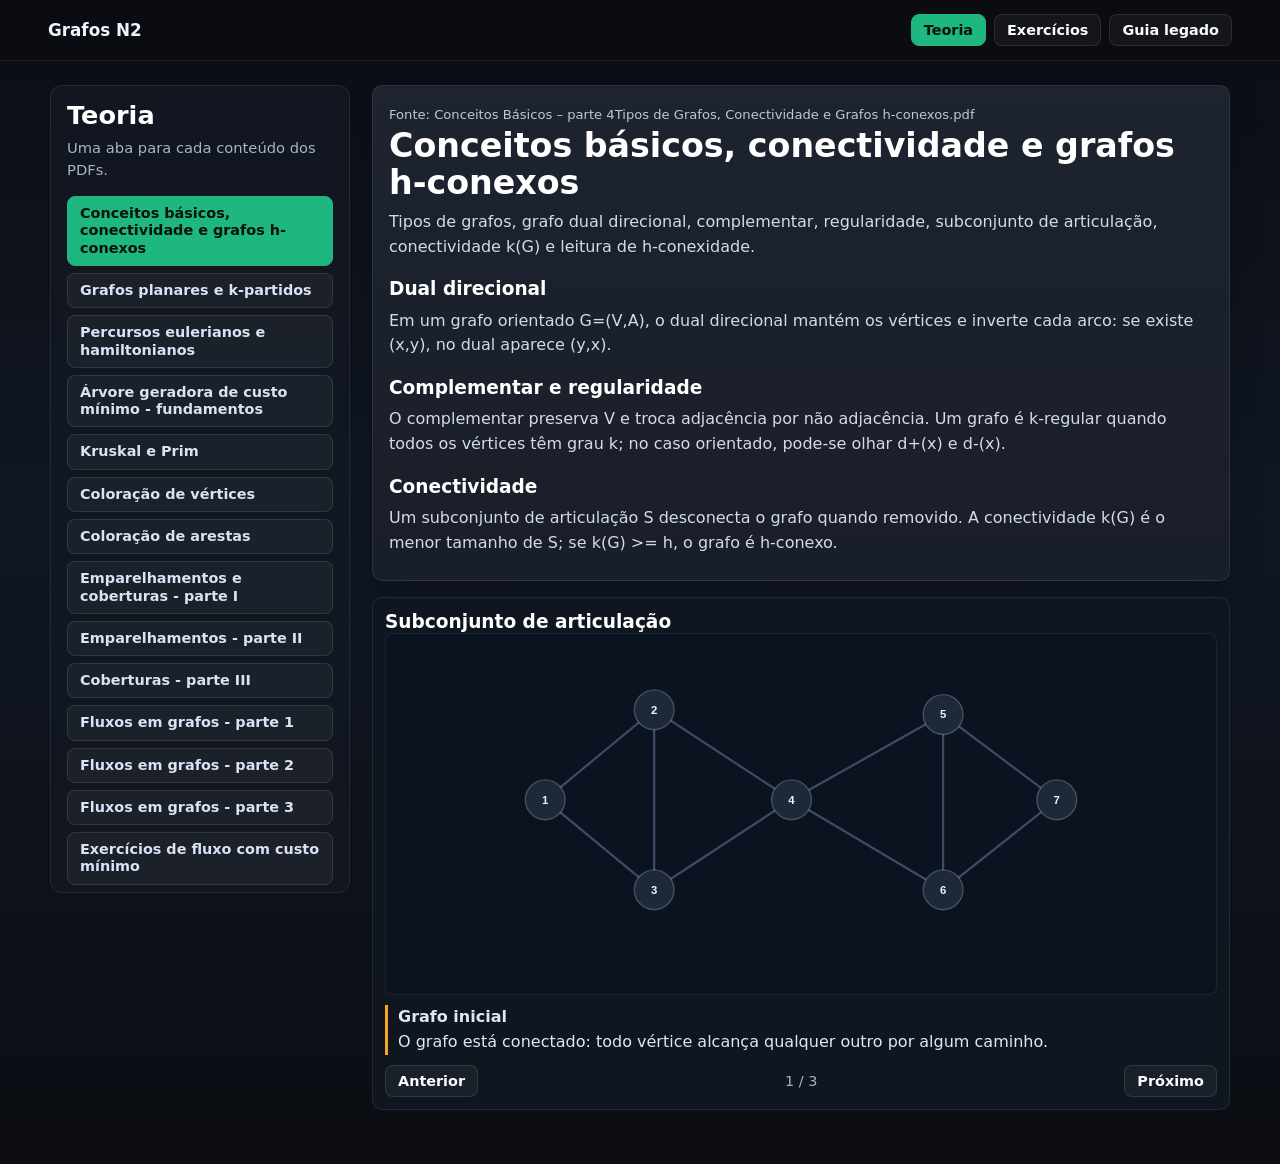
==== teoria/index.html @ 4659c88a "feat(site): build robust graph theory study site" ====
<!doctype html>
<html lang="pt-BR">
<head>
  <meta charset="utf-8" />
  <meta name="viewport" content="width=device-width, initial-scale=1" />
  <link rel="icon" href="data:," />
  <link rel="stylesheet" href="../assets/css/site.css" />
  <title>Teoria - Grafos N2</title>
</head>
<body data-view="theory">
  <header class="topbar">
    <a class="brand" href="../index.html">Grafos N2</a>
    <nav class="main-nav" aria-label="Navegação principal">
      <a class="active" href="index.html">Teoria</a>
      <a href="../exercicios/index.html">Exercícios</a>
      <a href="../teoria_grafos_n_2_guia_interativo.html">Guia legado</a>
    </nav>
  </header>

  <main class="app-layout">
    <aside class="rail">
      <h1>Teoria</h1>
      <p>Uma aba para cada conteúdo dos PDFs.</p>
      <div id="theoryTabs" class="tab-list"></div>
    </aside>
    <section id="theoryContent" class="content-stage"></section>
  </main>

  <script src="../assets/js/site-data.js"></script>
  <script src="../assets/js/site.js"></script>
</body>
</html>
---- assets/css/site.css ----
:root{
  --bg:#0b0d12;
  --bg-soft:#111722;
  --panel:#151b26;
  --panel-2:#1c2533;
  --text:#eef4ff;
  --muted:#a8b4c7;
  --line:#344256;
  --green:#1db77f;
  --blue:#4f8cff;
  --orange:#f5a524;
  --red:#ef4b4b;
  --purple:#a77cff;
  --cyan:#22c8d8;
  --shadow:0 18px 48px rgba(0,0,0,.28);
}
*{box-sizing:border-box}
html{scroll-behavior:smooth}
body{
  margin:0;
  background:linear-gradient(180deg,#0b0d12 0%,#101723 44%,#0b0d12 100%);
  color:var(--text);
  font-family:Inter,ui-sans-serif,system-ui,-apple-system,Segoe UI,Roboto,Arial,sans-serif;
  line-height:1.55;
}
a{color:inherit;text-decoration:none}
p{color:#d3dbea;margin:8px 0}
h1,h2,h3{margin:0;color:#fff;letter-spacing:0}
h1{font-size:clamp(2.2rem,4.6vw,4.9rem);line-height:1.02}
h2{font-size:clamp(1.6rem,2.6vw,2.4rem);line-height:1.12}
h3{font-size:1.16rem;line-height:1.25}
.topbar{
  position:sticky;
  z-index:20;
  top:0;
  display:flex;
  align-items:center;
  justify-content:space-between;
  gap:18px;
  padding:14px clamp(18px,4vw,48px);
  background:rgba(11,13,18,.84);
  border-bottom:1px solid rgba(255,255,255,.07);
  backdrop-filter:blur(14px);
}
.brand{font-weight:850;font-size:1.05rem}
.main-nav{display:flex;gap:8px;flex-wrap:wrap;justify-content:flex-end}
.main-nav a,.button,.tab-list button,.step-controls button{
  border:1px solid rgba(255,255,255,.1);
  background:rgba(255,255,255,.045);
  color:#f8fbff;
  border-radius:8px;
  padding:8px 12px;
  font:700 .9rem/1 Inter,system-ui,sans-serif;
  cursor:pointer;
}
.main-nav a:hover,.main-nav a.active,.button.primary,.tab-list button.active,.step-controls button:hover{
  background:var(--green);
  border-color:var(--green);
  color:#07110d;
}
main{width:min(1180px,calc(100% - 36px));margin:0 auto}
.hero{
  min-height:calc(100vh - 72px);
  display:grid;
  grid-template-columns:minmax(0,1.05fr) minmax(320px,.78fr);
  gap:34px;
  align-items:center;
  padding:56px 0;
}
.hero p{max-width:760px;font-size:1.08rem;color:#c7d3e6}
.hero-actions{display:flex;gap:10px;flex-wrap:wrap;margin-top:22px}
.button{display:inline-flex;align-items:center;justify-content:center;min-height:40px}
.hero-panel{
  border:1px solid rgba(255,255,255,.09);
  background:linear-gradient(180deg,rgba(255,255,255,.05),rgba(255,255,255,.025)),var(--panel);
  border-radius:14px;
  padding:18px;
  box-shadow:var(--shadow);
}
.network-preview{
  position:relative;
  aspect-ratio:3/2;
  border-radius:10px;
  overflow:hidden;
  background:radial-gradient(circle at 22% 24%,rgba(79,140,255,.24),transparent 28%),radial-gradient(circle at 72% 70%,rgba(29,183,127,.22),transparent 28%),#0f1520;
}
.network-preview svg{position:absolute;inset:0;width:100%;height:100%}
.network-preview path{fill:none;stroke:#5e718d;stroke-width:4;stroke-linecap:round}
.network-preview span{
  position:absolute;
  left:var(--x);
  top:var(--y);
  z-index:2;
  display:grid;
  place-items:center;
  width:36px;
  height:36px;
  transform:translate(-50%,-50%);
  border-radius:50%;
  background:#172238;
  border:2px solid #b7c7e6;
  font-weight:850;
}
.mini-stats{display:grid;grid-template-columns:repeat(3,1fr);gap:10px;margin-top:12px}
.stat{border:1px solid rgba(255,255,255,.08);background:var(--panel-2);border-radius:8px;padding:12px}
.stat strong{display:block;font-size:1.55rem}
.stat span{font-size:.82rem;color:var(--muted)}
.section-shell{padding:22px 0 48px}
.section-shell.compact{padding-top:0}
.section-heading{display:flex;justify-content:space-between;gap:20px;align-items:end;margin-bottom:18px}
.section-heading p{max-width:620px;color:var(--muted)}
.section-heading.tight{align-items:start;display:block}
.topic-grid,.animation-grid{display:grid;grid-template-columns:repeat(3,minmax(0,1fr));gap:14px}
.topic-card,.animation-card,.content-card,.exercise-card{
  border:1px solid rgba(255,255,255,.08);
  background:linear-gradient(180deg,rgba(255,255,255,.04),rgba(255,255,255,.015)),var(--panel);
  border-radius:10px;
  padding:16px;
  box-shadow:0 12px 32px rgba(0,0,0,.18);
}
.topic-card small,.source,.tag{color:#b9c8df;font-size:.82rem}
.tag{
  display:inline-flex;
  align-items:center;
  border:1px solid rgba(255,255,255,.1);
  border-radius:7px;
  padding:2px 7px;
  background:rgba(255,255,255,.045);
  margin:2px 4px 2px 0;
}
.app-layout{
  display:grid;
  grid-template-columns:300px minmax(0,1fr);
  gap:22px;
  align-items:start;
  padding:24px 0 54px;
}
.rail{
  position:sticky;
  top:72px;
  max-height:calc(100vh - 92px);
  overflow:auto;
  border:1px solid rgba(255,255,255,.08);
  background:rgba(18,24,34,.9);
  border-radius:12px;
  padding:16px;
}
.rail h1{font-size:1.6rem}
.rail p{font-size:.92rem;color:var(--muted)}
.tab-list{display:flex;flex-direction:column;gap:7px;margin-top:14px}
.tab-list button{text-align:left;line-height:1.2;color:#d8e3f5}
.tab-list button.active{color:#07110d}
.content-stage{min-width:0}
.content-card{margin-bottom:16px}
.content-card h2{margin-bottom:4px}
.content-card h3{margin-top:18px}
.content-card ul,.content-card ol{color:#d7dfec;padding-left:20px}
.content-card li{margin:6px 0}
.formula{
  overflow:auto;
  border:1px solid rgba(255,255,255,.08);
  border-radius:8px;
  background:#090e18;
  color:#dff6ff;
  padding:10px 12px;
  font-family:ui-monospace,SFMono-Regular,Menlo,Consolas,monospace;
}
.visual-grid{display:grid;gap:14px;margin-top:16px}
.visual-card{border:1px solid rgba(255,255,255,.08);border-radius:10px;background:#101620;padding:12px}
.graph-box{min-height:340px;border:1px solid rgba(255,255,255,.07);border-radius:8px;background:#0b1220;overflow:auto}
.graph-box svg{display:block;min-width:680px;width:100%;height:360px}
.step-controls{display:flex;align-items:center;gap:8px;margin-top:10px}
.step-controls span{flex:1;text-align:center;color:var(--muted);font-size:.9rem}
.step-text{margin-top:10px;border-left:3px solid var(--orange);padding-left:10px;color:#dce7f7}
.exercise-list{display:grid;gap:16px}
.exercise-card{padding:0;overflow:hidden}
.exercise-head{display:flex;justify-content:space-between;gap:12px;align-items:start;padding:16px;border-bottom:1px solid rgba(255,255,255,.08)}
.exercise-body{display:grid;grid-template-columns:minmax(0,1fr) minmax(280px,.72fr);gap:16px;padding:16px}
.prompt{white-space:pre-line;color:#e1e8f5}
.question-list{margin:10px 0 0;padding-left:20px;color:#dce5f4}
.solution{border-top:1px solid rgba(255,255,255,.08);padding:16px;background:rgba(255,255,255,.025)}
.solution ol{padding-left:20px;color:#dce5f4}
.footer{width:min(1180px,calc(100% - 36px));margin:0 auto;padding:28px 0 42px;color:var(--muted)}
.svg-label{font-family:Inter,Arial,sans-serif;font-size:12px;font-weight:800;fill:#eaf2ff}
.svg-muted{fill:#b6c3d8}
@media (max-width:920px){
  .hero,.app-layout,.exercise-body{grid-template-columns:1fr}
  .hero{min-height:auto}
  .rail{position:relative;top:0;max-height:none}
  .topic-grid,.animation-grid,.mini-stats{grid-template-columns:1fr}
  .section-heading{display:block}
  .topbar{position:relative;align-items:flex-start}
  .visual-card,.content-card,.graph-box{min-width:0}
  .graph-box svg{min-width:0;height:300px}
}
@media (prefers-reduced-motion:no-preference){
  .topic-card,.animation-card,.content-card,.exercise-card{transition:transform .18s ease,border-color .18s ease}
  .topic-card:hover,.animation-card:hover,.exercise-card:hover{transform:translateY(-2px);border-color:rgba(255,255,255,.18)}
}
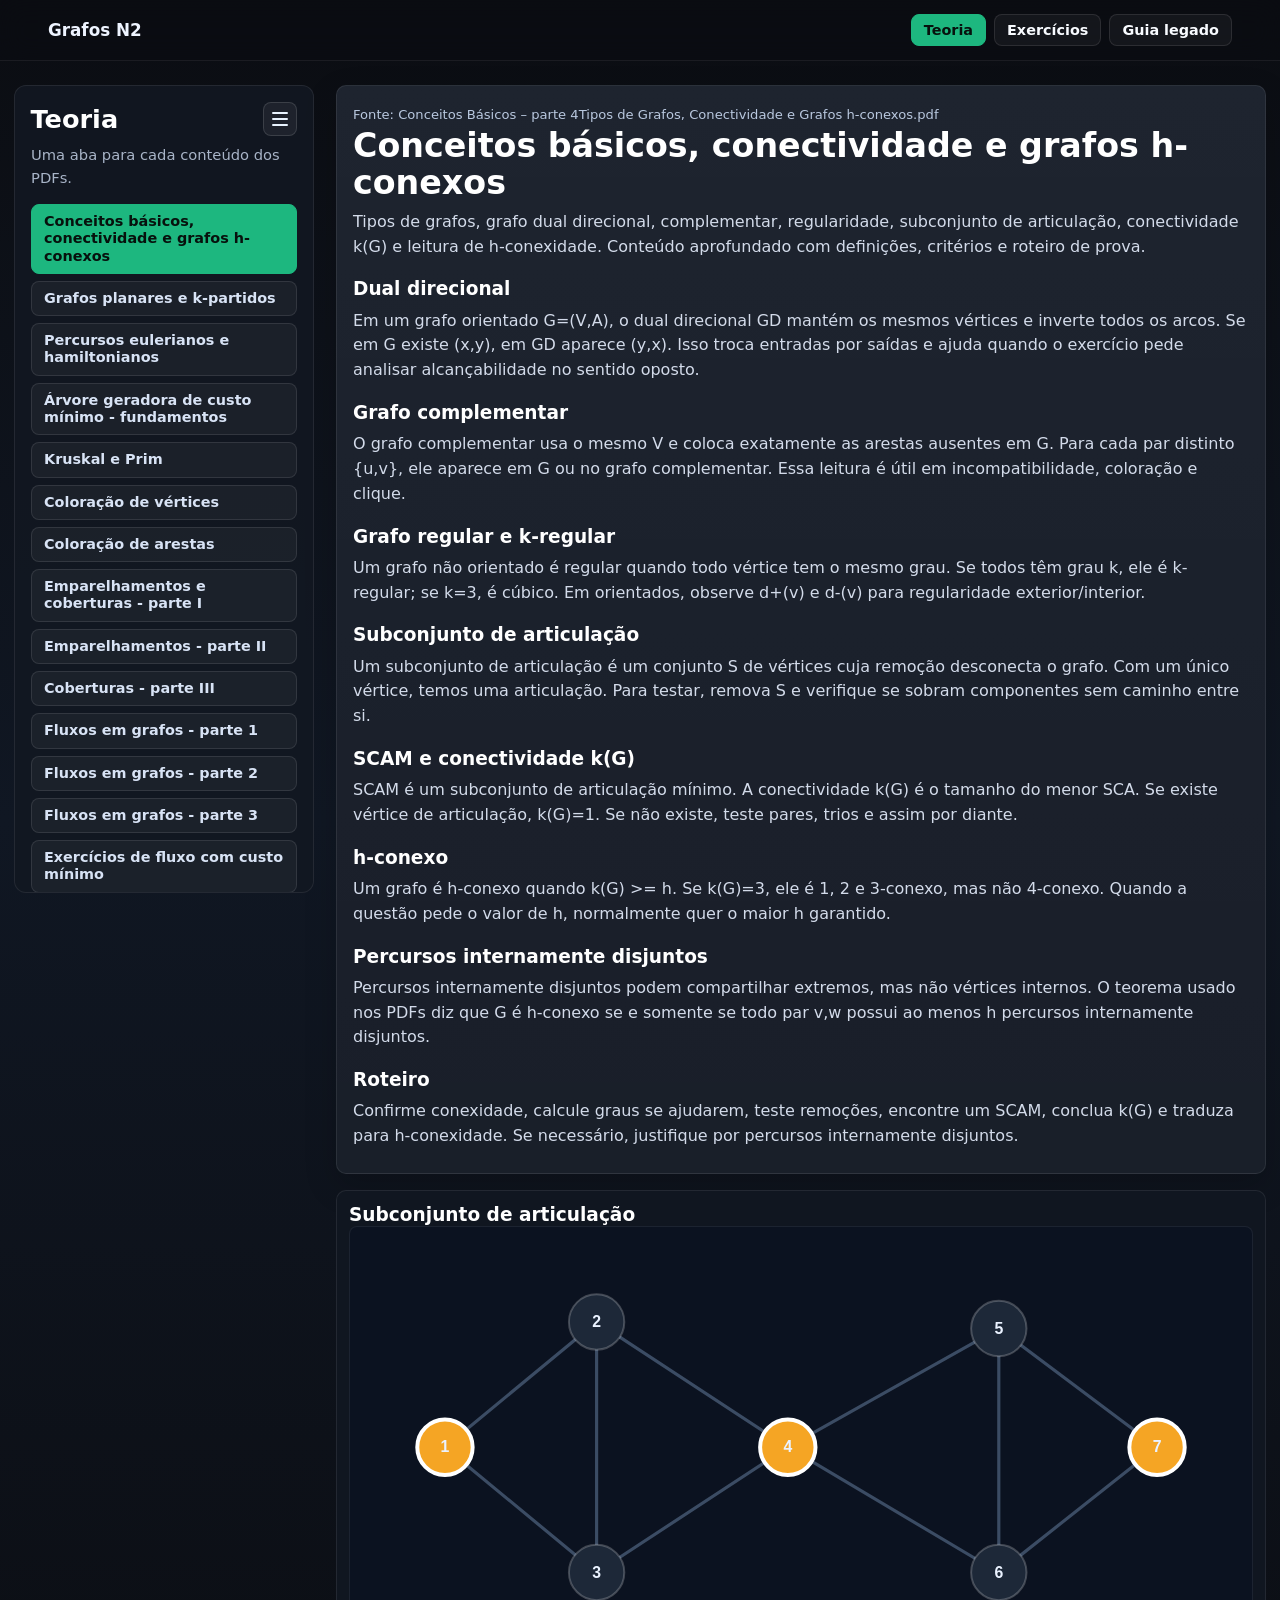
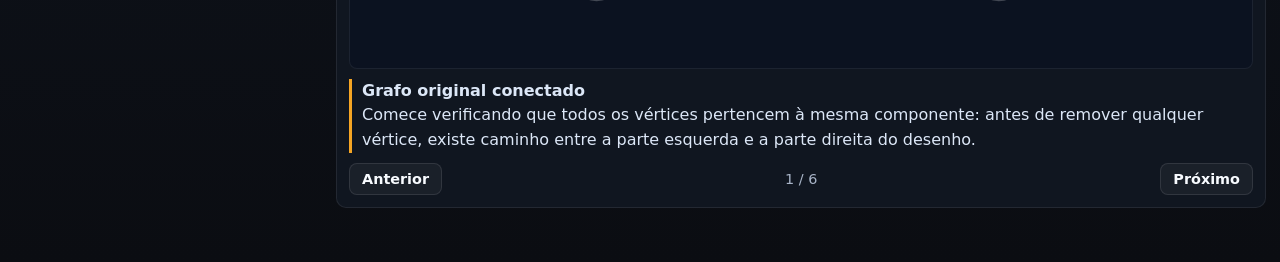
==== commit 074fb8fb: "feat(ui): make rails collapsible and graphs responsive" ====
--- a/teoria/index.html
+++ b/teoria/index.html
@@ -17,11 +17,19 @@
     </nav>
   </header>
 
-  <main class="app-layout">
-    <aside class="rail">
-      <h1>Teoria</h1>
-      <p>Uma aba para cada conteúdo dos PDFs.</p>
-      <div id="theoryTabs" class="tab-list"></div>
+  <main class="app-layout" data-sidebar-layout>
+    <aside id="theoryRail" class="rail">
+      <div class="rail-head">
+        <h1 class="rail-title">Teoria</h1>
+        <button class="rail-toggle" type="button" data-sidebar-toggle aria-controls="theoryRail" aria-expanded="true" title="Recolher menu">
+          <span class="rail-toggle-lines" aria-hidden="true"></span>
+          <span class="sr-only">Alternar menu lateral</span>
+        </button>
+      </div>
+      <div class="rail-content">
+        <p>Uma aba para cada conteúdo dos PDFs.</p>
+        <div id="theoryTabs" class="tab-list"></div>
+      </div>
     </aside>
     <section id="theoryContent" class="content-stage"></section>
   </main>
--- a/assets/css/site.css
+++ b/assets/css/site.css
@@ -29,6 +29,17 @@
 h1{font-size:clamp(2.2rem,4.6vw,4.9rem);line-height:1.02}
 h2{font-size:clamp(1.6rem,2.6vw,2.4rem);line-height:1.12}
 h3{font-size:1.16rem;line-height:1.25}
+.sr-only{
+  position:absolute;
+  width:1px;
+  height:1px;
+  padding:0;
+  margin:-1px;
+  overflow:hidden;
+  clip:rect(0,0,0,0);
+  white-space:nowrap;
+  border:0;
+}
 .topbar{
   position:sticky;
   z-index:20;
@@ -133,7 +144,12 @@
   grid-template-columns:300px minmax(0,1fr);
   gap:22px;
   align-items:start;
+  width:min(1480px,calc(100% - 28px));
   padding:24px 0 54px;
+  transition:grid-template-columns .2s ease;
+}
+.app-layout.rail-collapsed{
+  grid-template-columns:58px minmax(0,1fr);
 }
 .rail{
   position:sticky;
@@ -144,9 +160,48 @@
   background:rgba(18,24,34,.9);
   border-radius:12px;
   padding:16px;
+  transition:padding .2s ease,background .2s ease;
 }
 .rail h1{font-size:1.6rem}
 .rail p{font-size:.92rem;color:var(--muted)}
+.rail-head{display:flex;align-items:center;justify-content:space-between;gap:12px}
+.rail-toggle{
+  flex:0 0 auto;
+  display:grid;
+  place-items:center;
+  width:34px;
+  height:34px;
+  border:1px solid rgba(255,255,255,.13);
+  border-radius:8px;
+  background:rgba(255,255,255,.055);
+  cursor:pointer;
+}
+.rail-toggle:hover{border-color:var(--green);background:rgba(29,183,127,.16)}
+.rail-toggle-lines,.rail-toggle-lines::before,.rail-toggle-lines::after{
+  display:block;
+  width:16px;
+  height:2px;
+  border-radius:3px;
+  background:#e9f3ff;
+}
+.rail-toggle-lines{position:relative}
+.rail-toggle-lines::before,.rail-toggle-lines::after{content:"";position:absolute;left:0}
+.rail-toggle-lines::before{top:-6px}
+.rail-toggle-lines::after{top:6px}
+.rail-content{transition:opacity .15s ease,transform .15s ease}
+.rail.is-collapsed{
+  padding:12px 8px;
+  overflow:hidden;
+}
+.rail.is-collapsed .rail-head{justify-content:center}
+.rail.is-collapsed .rail-title,.rail.is-collapsed .rail-content{
+  width:0;
+  height:0;
+  opacity:0;
+  overflow:hidden;
+  pointer-events:none;
+  transform:translateX(-8px);
+}
 .tab-list{display:flex;flex-direction:column;gap:7px;margin-top:14px}
 .tab-list button{text-align:left;line-height:1.2;color:#d8e3f5}
 .tab-list button.active{color:#07110d}
@@ -167,19 +222,56 @@
 }
 .visual-grid{display:grid;gap:14px;margin-top:16px}
 .visual-card{border:1px solid rgba(255,255,255,.08);border-radius:10px;background:#101620;padding:12px}
-.graph-box{min-height:340px;border:1px solid rgba(255,255,255,.07);border-radius:8px;background:#0b1220;overflow:auto}
-.graph-box svg{display:block;min-width:680px;width:100%;height:360px}
+.graph-box{
+  min-height:320px;
+  display:grid;
+  place-items:center;
+  border:1px solid rgba(255,255,255,.07);
+  border-radius:8px;
+  background:#0b1220;
+  overflow:hidden;
+}
+.graph-box svg{
+  display:block;
+  width:100%;
+  max-width:100%;
+  height:auto;
+  max-height:min(62vh,540px);
+  min-height:260px;
+  aspect-ratio:var(--graph-ratio,720 / 380);
+}
 .step-controls{display:flex;align-items:center;gap:8px;margin-top:10px}
 .step-controls span{flex:1;text-align:center;color:var(--muted);font-size:.9rem}
 .step-text{margin-top:10px;border-left:3px solid var(--orange);padding-left:10px;color:#dce7f7}
 .exercise-list{display:grid;gap:16px}
 .exercise-card{padding:0;overflow:hidden}
 .exercise-head{display:flex;justify-content:space-between;gap:12px;align-items:start;padding:16px;border-bottom:1px solid rgba(255,255,255,.08)}
-.exercise-body{display:grid;grid-template-columns:minmax(0,1fr) minmax(280px,.72fr);gap:16px;padding:16px}
+.exercise-body{display:block;padding:16px}
 .prompt{white-space:pre-line;color:#e1e8f5}
 .question-list{margin:10px 0 0;padding-left:20px;color:#dce5f4}
 .solution{border-top:1px solid rgba(255,255,255,.08);padding:16px;background:rgba(255,255,255,.025)}
 .solution ol{padding-left:20px;color:#dce5f4}
+.solution-graph{margin-top:14px}
+.solution-graph h4{margin:0 0 10px;color:#fff;font-size:1rem}
+.matrix-wrap{margin-top:16px;overflow:auto}
+.matrix-wrap h3{margin-bottom:8px}
+.matrix-table{
+  min-width:max-content;
+  border-collapse:collapse;
+  border:1px solid rgba(255,255,255,.1);
+  background:#09101c;
+  font-family:ui-monospace,SFMono-Regular,Menlo,Consolas,monospace;
+  font-size:.88rem;
+}
+.matrix-table th,.matrix-table td{
+  min-width:38px;
+  padding:7px 9px;
+  border:1px solid rgba(255,255,255,.09);
+  text-align:center;
+  color:#dce8f8;
+}
+.matrix-table th{background:#111b2b;color:#fff}
+.matrix-table tbody th{color:#b9cdf0}
 .footer{width:min(1180px,calc(100% - 36px));margin:0 auto;padding:28px 0 42px;color:var(--muted)}
 .svg-label{font-family:Inter,Arial,sans-serif;font-size:12px;font-weight:800;fill:#eaf2ff}
 .svg-muted{fill:#b6c3d8}
@@ -187,11 +279,20 @@
   .hero,.app-layout,.exercise-body{grid-template-columns:1fr}
   .hero{min-height:auto}
   .rail{position:relative;top:0;max-height:none}
+  .app-layout.rail-collapsed{grid-template-columns:1fr}
+  .rail.is-collapsed{padding:10px 12px}
+  .rail.is-collapsed .rail-head{justify-content:space-between}
+  .rail.is-collapsed .rail-title{
+    width:auto;
+    height:auto;
+    opacity:1;
+    transform:none;
+  }
   .topic-grid,.animation-grid,.mini-stats{grid-template-columns:1fr}
   .section-heading{display:block}
   .topbar{position:relative;align-items:flex-start}
   .visual-card,.content-card,.graph-box{min-width:0}
-  .graph-box svg{min-width:0;height:300px}
+  .graph-box svg{min-width:0;min-height:260px}
 }
 @media (prefers-reduced-motion:no-preference){
   .topic-card,.animation-card,.content-card,.exercise-card{transition:transform .18s ease,border-color .18s ease}
